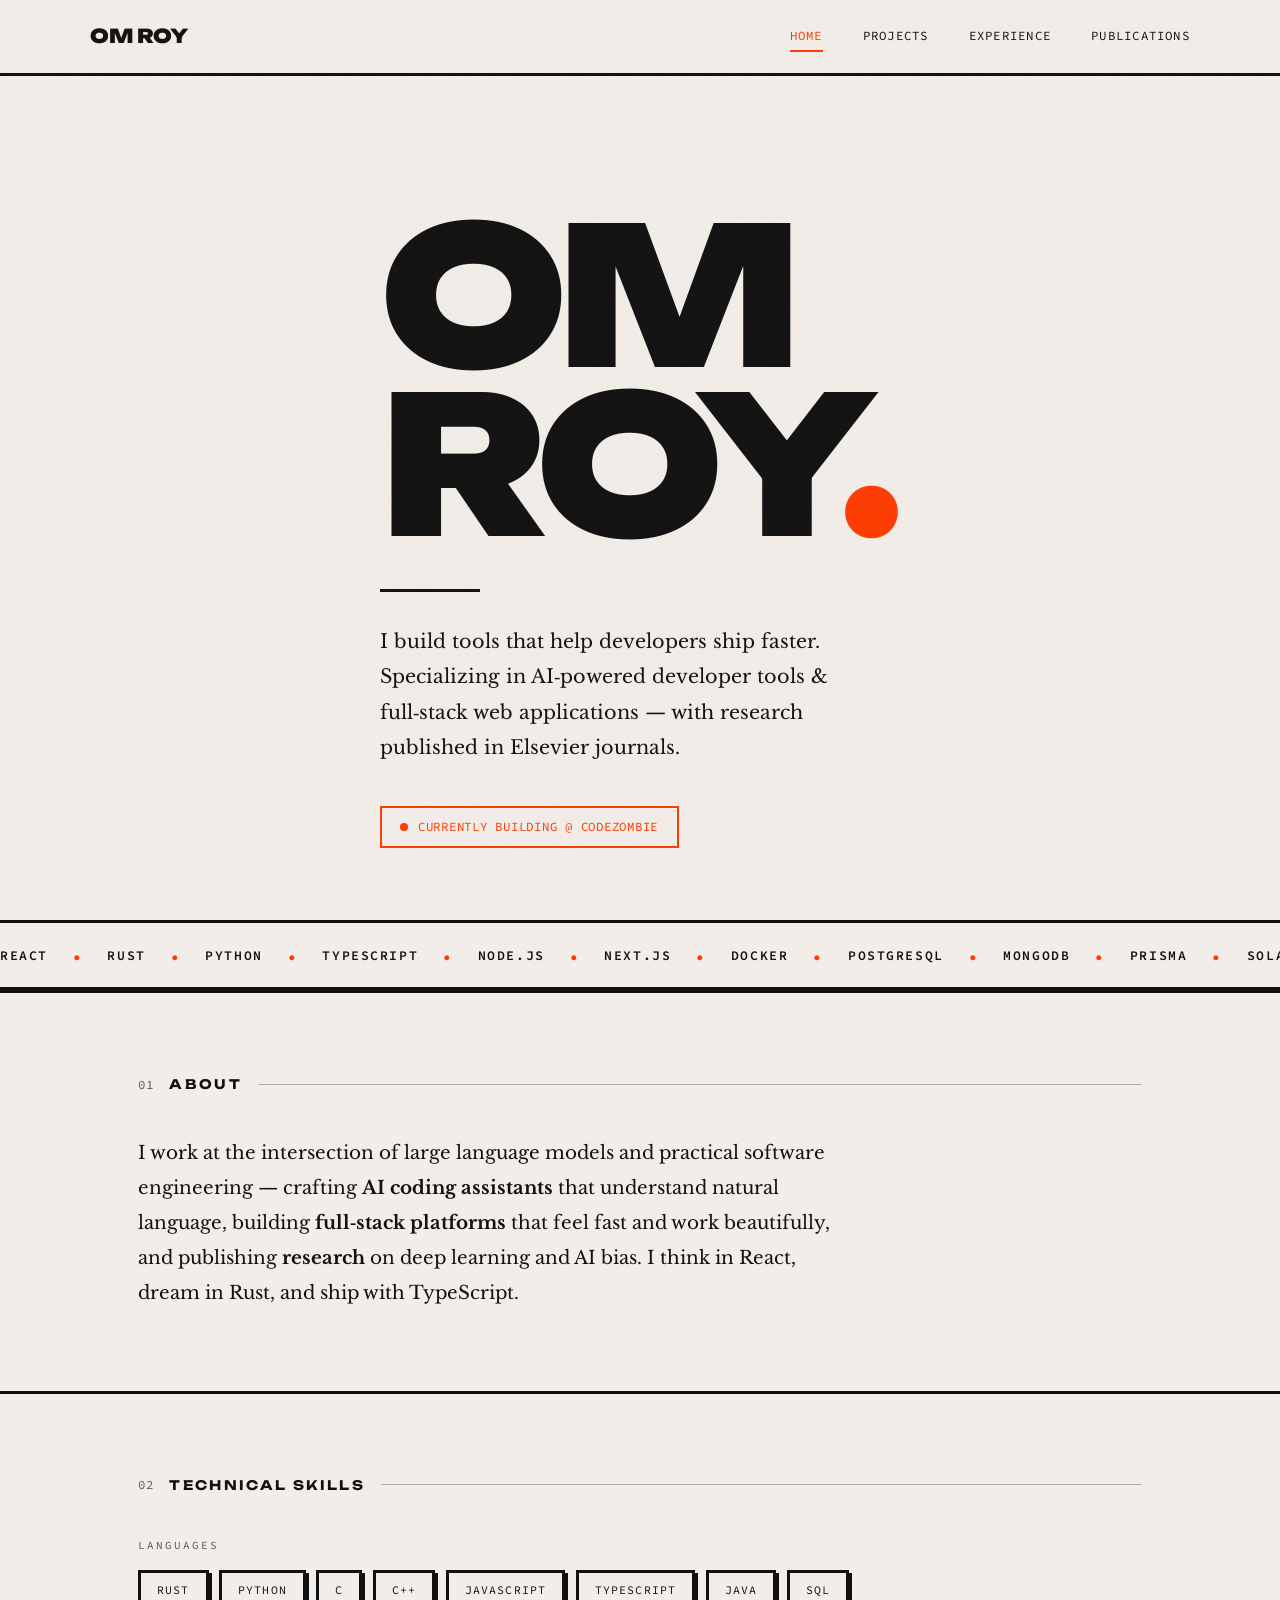
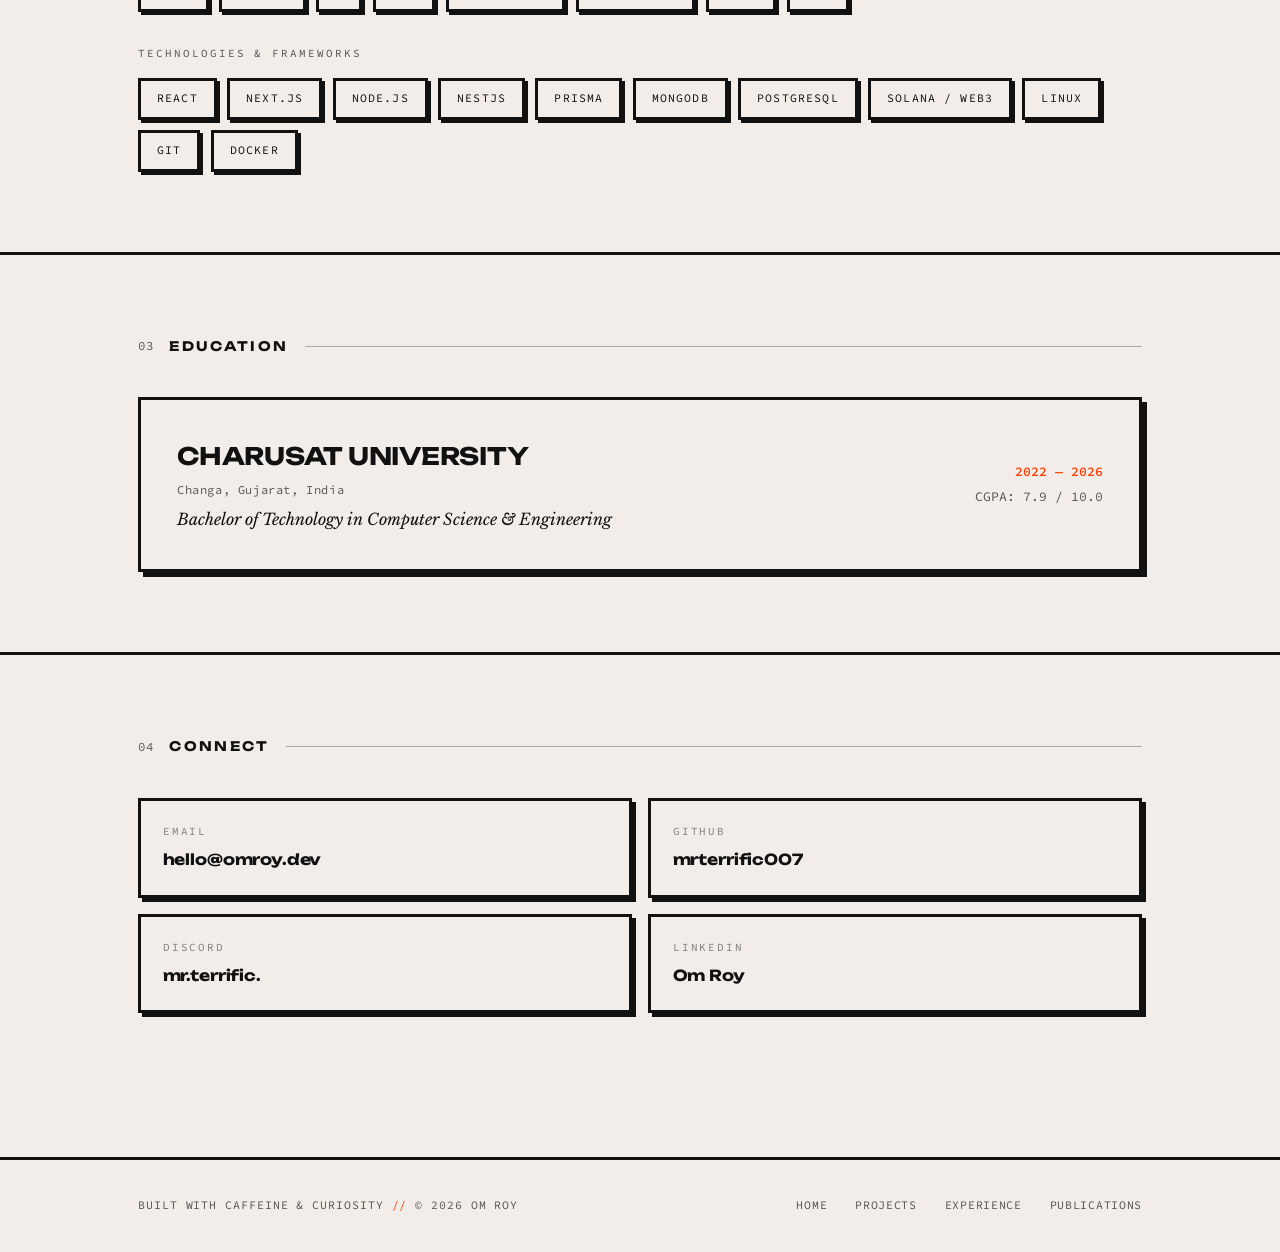
==== index.html @ 4dcc63e1 "Initial commit" ====
<!DOCTYPE html>
<html lang="en">
<head>
    <meta charset="UTF-8">
    <meta name="viewport" content="width=device-width, initial-scale=1.0">
    <title>Om Roy — Software Developer</title>
    <meta name="description" content="Software developer specializing in AI-powered developer tools and full-stack web applications. Published researcher in Elsevier journals.">
    <meta name="author" content="Om Roy">
    <meta property="og:title" content="Om Roy — Software Developer">
    <meta property="og:description" content="AI-powered developer tools. Full-stack web. Published researcher.">
    <meta property="og:type" content="website">
    <meta property="og:url" content="https://omroy.dev">
    <link rel="icon" href="data:image/svg+xml,%3Csvg xmlns='http://www.w3.org/2000/svg' viewBox='0 0 100 100'%3E%3Crect width='100' height='100' fill='%23111'/%3E%3Ctext x='50' y='70' font-family='monospace' font-size='42' font-weight='bold' fill='%23f2ede8' text-anchor='middle'%3EOR%3C/text%3E%3C/svg%3E">
    <link rel="preconnect" href="https://fonts.googleapis.com">
    <link rel="preconnect" href="https://fonts.gstatic.com" crossorigin>
    <link href="https://fonts.googleapis.com/css2?family=Libre+Baskerville:ital,wght@0,400;0,700;1,400&family=Source+Code+Pro:wght@400;600&family=Unbounded:wght@400;700;900&display=swap" rel="stylesheet">
    <link rel="stylesheet" href="styles.css">
</head>
<body>

    <!-- Grain texture overlay -->
    <div class="grain" aria-hidden="true"></div>

    <!-- Navigation -->
    <nav class="nav">
        <div class="container nav-inner">
            <a href="index.html" class="nav-brand">Om Roy</a>
            <div class="nav-links">
                <a href="index.html">Home</a>
                <a href="projects.html">Projects</a>
                <a href="experience.html">Experience</a>
                <a href="publications.html">Publications</a>
            </div>
            <button class="nav-toggle" aria-label="Toggle navigation">
                <span></span><span></span><span></span>
            </button>
        </div>
    </nav>

    <!-- Mobile nav overlay -->
    <div class="nav-overlay">
        <a href="index.html">Home</a>
        <a href="projects.html">Projects</a>
        <a href="experience.html">Experience</a>
        <a href="publications.html">Publications</a>
    </div>

    <main>

        <!-- ═══ HERO ═══ -->
        <section class="hero">
            <div class="container">
                <h1 class="hero-name">Om<br>Roy<span class="accent">.</span></h1>
                <div class="hero-rule"></div>
                <p class="hero-tagline">
                    I build tools that help developers ship faster. Specializing in AI&#8209;powered
                    developer tools &amp; full&#8209;stack web applications &mdash; with research
                    published in Elsevier journals.
                </p>
                <div class="hero-status">
                    Currently building @ Codezombie
                </div>
            </div>
        </section>

        <!-- ═══ MARQUEE ═══ -->
        <div class="marquee" aria-hidden="true">
            <div class="marquee-track">
                <div class="marquee-content">
                    <span>React</span><span class="dot">&bull;</span>
                    <span>Rust</span><span class="dot">&bull;</span>
                    <span>Python</span><span class="dot">&bull;</span>
                    <span>TypeScript</span><span class="dot">&bull;</span>
                    <span>Node.js</span><span class="dot">&bull;</span>
                    <span>Next.js</span><span class="dot">&bull;</span>
                    <span>Docker</span><span class="dot">&bull;</span>
                    <span>PostgreSQL</span><span class="dot">&bull;</span>
                    <span>MongoDB</span><span class="dot">&bull;</span>
                    <span>Prisma</span><span class="dot">&bull;</span>
                    <span>Solana</span><span class="dot">&bull;</span>
                    <span>Linux</span><span class="dot">&bull;</span>
                    <span>Git</span><span class="dot">&bull;</span>
                </div>
                <div class="marquee-content">
                    <span>React</span><span class="dot">&bull;</span>
                    <span>Rust</span><span class="dot">&bull;</span>
                    <span>Python</span><span class="dot">&bull;</span>
                    <span>TypeScript</span><span class="dot">&bull;</span>
                    <span>Node.js</span><span class="dot">&bull;</span>
                    <span>Next.js</span><span class="dot">&bull;</span>
                    <span>Docker</span><span class="dot">&bull;</span>
                    <span>PostgreSQL</span><span class="dot">&bull;</span>
                    <span>MongoDB</span><span class="dot">&bull;</span>
                    <span>Prisma</span><span class="dot">&bull;</span>
                    <span>Solana</span><span class="dot">&bull;</span>
                    <span>Linux</span><span class="dot">&bull;</span>
                    <span>Git</span><span class="dot">&bull;</span>
                </div>
            </div>
        </div>

        <!-- ═══ ABOUT ═══ -->
        <section class="section" id="about">
            <div class="container">
                <div class="section-label reveal">
                    <span class="section-number">01</span>
                    <span class="section-name">About</span>
                    <span class="section-line"></span>
                </div>
                <p class="about-text reveal" data-delay="1">
                    I work at the intersection of large language models and practical software engineering &mdash;
                    crafting <strong>AI coding assistants</strong> that understand natural language, building
                    <strong>full&#8209;stack platforms</strong> that feel fast and work beautifully, and publishing
                    <strong>research</strong> on deep learning and AI bias. I think in React, dream in Rust,
                    and ship with TypeScript.
                </p>
            </div>
        </section>

        <!-- ═══ SKILLS ═══ -->
        <section class="section" id="skills">
            <div class="container">
                <div class="section-label reveal">
                    <span class="section-number">02</span>
                    <span class="section-name">Technical Skills</span>
                    <span class="section-line"></span>
                </div>
                <div class="tag-group reveal" data-delay="1">
                    <div class="tag-group-label">Languages</div>
                    <div class="tags">
                        <span class="tag">Rust</span>
                        <span class="tag">Python</span>
                        <span class="tag">C</span>
                        <span class="tag">C++</span>
                        <span class="tag">JavaScript</span>
                        <span class="tag">TypeScript</span>
                        <span class="tag">Java</span>
                        <span class="tag">SQL</span>
                    </div>
                </div>
                <div class="tag-group reveal" data-delay="2">
                    <div class="tag-group-label">Technologies &amp; Frameworks</div>
                    <div class="tags">
                        <span class="tag">React</span>
                        <span class="tag">Next.js</span>
                        <span class="tag">Node.js</span>
                        <span class="tag">NestJS</span>
                        <span class="tag">Prisma</span>
                        <span class="tag">MongoDB</span>
                        <span class="tag">PostgreSQL</span>
                        <span class="tag">Solana / Web3</span>
                        <span class="tag">Linux</span>
                        <span class="tag">Git</span>
                        <span class="tag">Docker</span>
                    </div>
                </div>
            </div>
        </section>

        <!-- ═══ EDUCATION ═══ -->
        <section class="section" id="education">
            <div class="container">
                <div class="section-label reveal">
                    <span class="section-number">03</span>
                    <span class="section-name">Education</span>
                    <span class="section-line"></span>
                </div>
                <div class="edu-block reveal" data-delay="1">
                    <div>
                        <div class="edu-institution">Charusat University</div>
                        <div class="edu-location">Changa, Gujarat, India</div>
                        <div class="edu-degree">Bachelor of Technology in Computer Science &amp; Engineering</div>
                    </div>
                    <div class="edu-meta">
                        <div class="edu-years">2022 &mdash; 2026</div>
                        <div class="edu-cgpa">CGPA: 7.9 / 10.0</div>
                    </div>
                </div>
            </div>
        </section>

        <!-- ═══ CONNECT ═══ -->
        <section class="section" id="connect">
            <div class="container">
                <div class="section-label reveal">
                    <span class="section-number">04</span>
                    <span class="section-name">Connect</span>
                    <span class="section-line"></span>
                </div>
                <div class="contact-grid reveal" data-delay="1">
                    <a href="mailto:hello@omroy.dev" class="contact-item">
                        <span class="contact-label">Email</span>
                        <span class="contact-value">hello@omroy.dev</span>
                    </a>
                    <a href="https://github.com/mrterrific007" class="contact-item" target="_blank" rel="noopener noreferrer">
                        <span class="contact-label">GitHub</span>
                        <span class="contact-value">mrterrific007</span>
                    </a>
                    <a href="https://discord.com/users/mr.terrific." class="contact-item" target="_blank" rel="noopener noreferrer">
                        <span class="contact-label">Discord</span>
                        <span class="contact-value">mr.terrific.</span>
                    </a>
                    <a href="https://www.linkedin.com/in/om-roy-1719a4251" class="contact-item" target="_blank" rel="noopener noreferrer">
                        <span class="contact-label">LinkedIn</span>
                        <span class="contact-value">Om Roy</span>
                    </a>
                </div>
            </div>
        </section>

    </main>

    <!-- Footer -->
    <footer class="footer">
        <div class="container footer-inner">
            <div class="footer-text">
                built with caffeine &amp; curiosity <span class="accent">//</span> &copy; 2026 Om Roy
            </div>
            <div class="footer-links">
                <a href="index.html">Home</a>
                <a href="projects.html">Projects</a>
                <a href="experience.html">Experience</a>
                <a href="publications.html">Publications</a>
            </div>
        </div>
    </footer>

    <script src="script.js"></script>
</body>
</html>
---- styles.css ----
/* ═══════════════════════════════════════════════════════
   OMROY.DEV — BRUTALIST PAPER
   A raw, intentional, unforgettable portfolio.
   ═══════════════════════════════════════════════════════ */

/* --- Fonts --- */
@import url('https://fonts.googleapis.com/css2?family=Libre+Baskerville:ital,wght@0,400;0,700;1,400&family=Source+Code+Pro:wght@400;600&family=Unbounded:wght@400;700;900&display=swap');

/* --- Variables --- */
:root {
    --bg: #f2ede8;
    --bg-alt: #e6dfd6;
    --accent: #ff3b00;
    --text: #111111;
    --text-light: #555555;
    --border: #111111;
    --border-w: 3px;
    --font-display: 'Unbounded', sans-serif;
    --font-body: 'Libre Baskerville', serif;
    --font-mono: 'Source Code Pro', monospace;
    --container: 1100px;
    --gutter: clamp(1.5rem, 4vw, 3rem);
}

/* --- Reset --- */
*, *::before, *::after {
    margin: 0;
    padding: 0;
    box-sizing: border-box;
}

/* --- Selection --- */
::selection {
    background: var(--accent);
    color: var(--bg);
}

/* --- Base --- */
html {
    scroll-behavior: smooth;
    font-size: 16px;
}

body {
    font-family: var(--font-body);
    background: var(--bg);
    color: var(--text);
    line-height: 1.7;
    -webkit-font-smoothing: antialiased;
    -moz-osx-font-smoothing: grayscale;
    overflow-x: hidden;
}

a {
    color: inherit;
    text-decoration: none;
}

a:focus-visible {
    outline: 2px solid var(--accent);
    outline-offset: 2px;
}

img {
    max-width: 100%;
    display: block;
}

ul, ol {
    list-style: none;
}

/* --- Grain Overlay --- */
.grain {
    position: fixed;
    inset: 0;
    pointer-events: none;
    z-index: 10000;
    opacity: 0.04;
    background-image: url("data:image/svg+xml,%3Csvg viewBox='0 0 256 256' xmlns='http://www.w3.org/2000/svg'%3E%3Cfilter id='n'%3E%3CfeTurbulence type='fractalNoise' baseFrequency='0.7' numOctaves='4' stitchTiles='stitch'/%3E%3C/filter%3E%3Crect width='100%25' height='100%25' filter='url(%23n)'/%3E%3C/svg%3E");
    background-repeat: repeat;
    background-size: 256px 256px;
}

/* --- Container --- */
.container {
    max-width: var(--container);
    margin: 0 auto;
    padding: 0 var(--gutter);
}

/* ═══════════════════════════════════════
   NAVIGATION
   ═══════════════════════════════════════ */

.nav {
    position: sticky;
    top: 0;
    z-index: 1000;
    background: var(--bg);
    border-bottom: var(--border-w) solid var(--border);
}

.nav-inner {
    display: flex;
    align-items: center;
    justify-content: space-between;
    padding: 1.25rem 0;
}

.nav-brand {
    font-family: var(--font-display);
    font-weight: 900;
    font-size: 1.2rem;
    text-transform: uppercase;
    letter-spacing: -0.02em;
}

.nav-links {
    display: flex;
    gap: 2.5rem;
}

.nav-links a {
    font-family: var(--font-mono);
    font-size: 0.78rem;
    text-transform: uppercase;
    letter-spacing: 0.1em;
    padding: 0.25rem 0;
    border-bottom: 2px solid transparent;
    transition: border-color 0.1s, color 0.1s;
}

.nav-links a:hover {
    color: var(--accent);
    border-bottom-color: var(--accent);
}

.nav-links a.active {
    color: var(--accent);
    border-bottom-color: var(--accent);
}

/* Hamburger toggle */
.nav-toggle {
    display: none;
    flex-direction: column;
    justify-content: center;
    gap: 6px;
    background: none;
    border: none;
    cursor: pointer;
    padding: 4px;
    z-index: 1001;
}

.nav-toggle span {
    display: block;
    width: 28px;
    height: 3px;
    background: var(--text);
    transition: transform 0.25s ease, opacity 0.25s ease;
    transform-origin: center;
}

.nav-toggle.active span:nth-child(1) {
    transform: rotate(45deg) translate(6px, 7px);
}

.nav-toggle.active span:nth-child(2) {
    opacity: 0;
}

.nav-toggle.active span:nth-child(3) {
    transform: rotate(-45deg) translate(6px, -7px);
}

/* Mobile nav overlay */
.nav-overlay {
    position: fixed;
    inset: 0;
    background: var(--bg);
    z-index: 999;
    display: flex;
    flex-direction: column;
    align-items: center;
    justify-content: center;
    gap: 0;
    opacity: 0;
    pointer-events: none;
    transition: opacity 0.25s ease;
}

.nav-overlay.active {
    opacity: 1;
    pointer-events: auto;
}

.nav-overlay a {
    font-family: var(--font-display);
    font-weight: 900;
    font-size: clamp(2rem, 8vw, 3.5rem);
    text-transform: uppercase;
    padding: 1.25rem 0;
    border-bottom: var(--border-w) solid var(--border);
    width: 80%;
    text-align: center;
    transition: color 0.1s;
}

.nav-overlay a:first-child {
    border-top: var(--border-w) solid var(--border);
}

.nav-overlay a:hover {
    color: var(--accent);
}

/* ═══════════════════════════════════════
   HERO (Home Page)
   ═══════════════════════════════════════ */

.hero {
    padding: clamp(4rem, 15vh, 10rem) 0 clamp(3rem, 8vh, 6rem);
    min-height: 85vh;
    display: flex;
    align-items: center;
}

.hero-name {
    font-family: var(--font-display);
    font-weight: 900;
    font-size: clamp(4.5rem, 16vw, 12rem);
    line-height: 0.88;
    text-transform: uppercase;
    letter-spacing: -0.05em;
    animation: fadeInUp 0.8s ease forwards;
}

.hero-name .accent {
    color: var(--accent);
}

.hero-rule {
    width: 100px;
    height: var(--border-w);
    background: var(--border);
    margin: 2.5rem 0 2rem;
    animation: fadeInUp 0.8s ease 0.2s both;
}

.hero-tagline {
    font-size: clamp(1rem, 1.8vw, 1.2rem);
    max-width: 520px;
    line-height: 1.85;
    animation: fadeInUp 0.8s ease 0.35s both;
}

.hero-status {
    display: inline-flex;
    align-items: center;
    gap: 0.6rem;
    font-family: var(--font-mono);
    font-size: 0.78rem;
    text-transform: uppercase;
    letter-spacing: 0.06em;
    margin-top: 2.5rem;
    padding: 0.55rem 1.15rem;
    border: 2px solid var(--accent);
    color: var(--accent);
    animation: fadeInUp 0.8s ease 0.5s both;
}

.hero-status::before {
    content: '';
    width: 8px;
    height: 8px;
    background: var(--accent);
    border-radius: 50%;
    animation: pulse 2s ease-in-out infinite;
    flex-shrink: 0;
}

/* ═══════════════════════════════════════
   PAGE HERO (Inner Pages)
   ═══════════════════════════════════════ */

.page-hero {
    padding: clamp(4rem, 12vh, 9rem) 0 clamp(2rem, 5vh, 4rem);
}

.page-title {
    font-family: var(--font-display);
    font-weight: 900;
    font-size: clamp(3.5rem, 12vw, 9rem);
    text-transform: uppercase;
    letter-spacing: -0.05em;
    line-height: 0.92;
    animation: fadeInUp 0.8s ease forwards;
}

.page-title .accent {
    color: var(--accent);
}

.page-subtitle {
    font-style: italic;
    font-size: 1.125rem;
    margin-top: 1.25rem;
    color: var(--text-light);
    animation: fadeInUp 0.8s ease 0.2s both;
}

/* ═══════════════════════════════════════
   MARQUEE TICKER
   ═══════════════════════════════════════ */

.marquee {
    border-top: var(--border-w) solid var(--border);
    border-bottom: var(--border-w) solid var(--border);
    padding: 1.1rem 0;
    overflow: hidden;
    white-space: nowrap;
}

.marquee-track {
    display: inline-flex;
    animation: marquee 30s linear infinite;
}

.marquee-content {
    display: inline-flex;
    align-items: center;
    gap: 1.5rem;
    padding-right: 1.5rem;
    font-family: var(--font-mono);
    font-size: 0.82rem;
    text-transform: uppercase;
    letter-spacing: 0.12em;
    font-weight: 600;
}

.marquee-content .dot {
    color: var(--accent);
    font-size: 1rem;
}

@keyframes marquee {
    0% { transform: translateX(0); }
    100% { transform: translateX(-50%); }
}

/* ═══════════════════════════════════════
   SECTIONS
   ═══════════════════════════════════════ */

.section {
    padding: clamp(3rem, 7vw, 5rem) 0;
    border-top: var(--border-w) solid var(--border);
}

.section-label {
    display: flex;
    align-items: center;
    gap: 1rem;
    margin-bottom: 2.5rem;
}

.section-number {
    font-family: var(--font-mono);
    font-size: 0.78rem;
    letter-spacing: 0.05em;
    color: var(--text-light);
}

.section-name {
    font-family: var(--font-display);
    font-weight: 700;
    font-size: 0.82rem;
    text-transform: uppercase;
    letter-spacing: 0.18em;
}

.section-line {
    flex: 1;
    height: 1px;
    background: var(--border);
    opacity: 0.3;
}

/* About text */
.about-text {
    font-size: clamp(1rem, 1.6vw, 1.15rem);
    max-width: 700px;
    line-height: 1.9;
}

.about-text strong {
    font-weight: 700;
}

/* ═══════════════════════════════════════
   TAGS / SKILL STAMPS
   ═══════════════════════════════════════ */

.tags {
    display: flex;
    flex-wrap: wrap;
    gap: 0.65rem;
}

.tag {
    font-family: var(--font-mono);
    font-size: 0.72rem;
    text-transform: uppercase;
    letter-spacing: 0.1em;
    padding: 0.5rem 1rem;
    border: var(--border-w) solid var(--border);
    background: transparent;
    cursor: default;
    transition: background 0.1s, color 0.1s, transform 0.1s, box-shadow 0.1s;
    box-shadow: 3px 3px 0 var(--border);
}

.tag:hover {
    background: var(--text);
    color: var(--bg);
    transform: translate(-1px, -1px);
    box-shadow: 4px 4px 0 var(--border);
}

.tag-group {
    margin-bottom: 2rem;
}

.tag-group:last-child {
    margin-bottom: 0;
}

.tag-group-label {
    font-family: var(--font-mono);
    font-size: 0.68rem;
    text-transform: uppercase;
    letter-spacing: 0.18em;
    color: var(--text-light);
    margin-bottom: 1rem;
}

/* ═══════════════════════════════════════
   EDUCATION BLOCK
   ═══════════════════════════════════════ */

.edu-block {
    border: var(--border-w) solid var(--border);
    padding: clamp(1.5rem, 3.5vw, 2.25rem);
    display: flex;
    justify-content: space-between;
    align-items: center;
    flex-wrap: wrap;
    gap: 1rem;
    box-shadow: 5px 5px 0 var(--border);
}

.edu-institution {
    font-family: var(--font-display);
    font-weight: 700;
    font-size: clamp(1.1rem, 2.2vw, 1.5rem);
    text-transform: uppercase;
    letter-spacing: -0.01em;
}

.edu-location {
    font-family: var(--font-mono);
    font-size: 0.75rem;
    color: var(--text-light);
    letter-spacing: 0.05em;
    margin-top: 0.2rem;
}

.edu-degree {
    font-style: italic;
    font-size: 1rem;
    margin-top: 0.35rem;
}

.edu-meta {
    text-align: right;
    font-family: var(--font-mono);
    font-size: 0.82rem;
}

.edu-years {
    color: var(--accent);
    font-weight: 600;
}

.edu-cgpa {
    margin-top: 0.2rem;
    color: var(--text-light);
}

/* ═══════════════════════════════════════
   PROJECT CARDS
   ═══════════════════════════════════════ */

.projects-grid {
    display: flex;
    flex-direction: column;
    gap: 2.5rem;
}

.project-card {
    border: var(--border-w) solid var(--border);
    padding: clamp(1.75rem, 4vw, 2.75rem);
    position: relative;
    background: var(--bg);
    box-shadow: 6px 6px 0 var(--border);
    transition: transform 0.15s ease, box-shadow 0.15s ease;
}

.project-card:hover {
    transform: translate(-3px, -3px);
    box-shadow: 9px 9px 0 var(--border);
}

.project-header {
    display: flex;
    align-items: flex-start;
    justify-content: space-between;
    gap: 1rem;
    margin-bottom: 1.25rem;
}

.project-number {
    font-family: var(--font-display);
    font-weight: 900;
    font-size: 3.5rem;
    color: var(--bg-alt);
    line-height: 1;
    letter-spacing: -0.04em;
    flex-shrink: 0;
}

.project-year {
    font-family: var(--font-mono);
    font-size: 0.75rem;
    text-transform: uppercase;
    letter-spacing: 0.1em;
    color: var(--text-light);
    padding-top: 0.75rem;
}

.project-name {
    font-family: var(--font-display);
    font-weight: 700;
    font-size: clamp(1.4rem, 3vw, 2rem);
    text-transform: uppercase;
    letter-spacing: -0.02em;
    margin-bottom: 1.25rem;
}

.project-desc {
    margin-bottom: 1.5rem;
}

.project-desc ul {
    list-style: none;
}

.project-desc li {
    padding: 0.6rem 0;
    padding-left: 1.5rem;
    position: relative;
    line-height: 1.75;
    font-size: 0.95rem;
    border-bottom: 1px solid rgba(17, 17, 17, 0.08);
}

.project-desc li:last-child {
    border-bottom: none;
}

.project-desc li::before {
    content: '\2014';
    position: absolute;
    left: 0;
    color: var(--accent);
    font-weight: 700;
}

.project-footer {
    display: flex;
    align-items: center;
    justify-content: space-between;
    flex-wrap: wrap;
    gap: 1rem;
    padding-top: 1.5rem;
    border-top: 2px solid var(--border);
}

.project-tags {
    display: flex;
    flex-wrap: wrap;
    gap: 0.5rem;
}

.project-tags .tag {
    font-size: 0.65rem;
    padding: 0.3rem 0.7rem;
    box-shadow: 2px 2px 0 var(--border);
}

.project-link {
    font-family: var(--font-mono);
    font-size: 0.78rem;
    text-transform: uppercase;
    letter-spacing: 0.08em;
    color: var(--accent);
    border: 2px solid var(--accent);
    padding: 0.45rem 1.1rem;
    transition: background 0.1s, color 0.1s;
    flex-shrink: 0;
}

.project-link:hover {
    background: var(--accent);
    color: var(--bg);
}

/* ═══════════════════════════════════════
   EXPERIENCE BLOCKS
   ═══════════════════════════════════════ */

.experience-grid {
    display: flex;
    flex-direction: column;
    gap: 2.5rem;
}

.exp-block {
    border: var(--border-w) solid var(--border);
    position: relative;
    box-shadow: 6px 6px 0 var(--border);
}

.exp-header {
    padding: clamp(1.5rem, 3.5vw, 2.5rem);
    border-bottom: var(--border-w) solid var(--border);
    display: flex;
    justify-content: space-between;
    align-items: flex-start;
    flex-wrap: wrap;
    gap: 1rem;
}

.exp-company {
    font-family: var(--font-display);
    font-weight: 900;
    font-size: clamp(1.6rem, 4vw, 2.75rem);
    text-transform: uppercase;
    letter-spacing: -0.03em;
    line-height: 1;
}

.exp-meta {
    text-align: right;
}

.exp-role {
    font-family: var(--font-mono);
    font-size: 0.78rem;
    text-transform: uppercase;
    letter-spacing: 0.08em;
    font-weight: 600;
}

.exp-location {
    font-style: italic;
    font-size: 0.9rem;
    color: var(--text-light);
    margin-top: 0.3rem;
}

.exp-dates {
    font-family: var(--font-mono);
    font-size: 0.75rem;
    color: var(--accent);
    letter-spacing: 0.05em;
    margin-top: 0.3rem;
    font-weight: 600;
}

.exp-body {
    padding: clamp(1.5rem, 3.5vw, 2.5rem);
}

.exp-body li {
    padding: 0.75rem 0;
    border-bottom: 1px solid rgba(17, 17, 17, 0.08);
    padding-left: 1.5rem;
    position: relative;
    line-height: 1.75;
    font-size: 0.95rem;
}

.exp-body li::before {
    content: '\2014';
    position: absolute;
    left: 0;
    color: var(--accent);
    font-weight: 700;
}

.exp-body li:last-child {
    border-bottom: none;
}

/* Current job badge */
.exp-badge {
    display: inline-block;
    font-family: var(--font-mono);
    font-size: 0.65rem;
    text-transform: uppercase;
    letter-spacing: 0.1em;
    padding: 0.25rem 0.6rem;
    border: 2px solid var(--accent);
    color: var(--accent);
    margin-left: 0.75rem;
    vertical-align: middle;
}

/* ═══════════════════════════════════════
   PUBLICATION ENTRIES
   ═══════════════════════════════════════ */

.publications-grid {
    display: flex;
    flex-direction: column;
    gap: 2.5rem;
}

.pub-entry {
    border: var(--border-w) solid var(--border);
    padding: clamp(1.75rem, 4vw, 2.75rem);
    position: relative;
    box-shadow: 6px 6px 0 var(--border);
    transition: transform 0.15s ease, box-shadow 0.15s ease;
}

.pub-entry:hover {
    transform: translate(-3px, -3px);
    box-shadow: 9px 9px 0 var(--border);
}

.pub-number {
    font-family: var(--font-display);
    font-weight: 900;
    font-size: 3rem;
    color: var(--bg-alt);
    line-height: 1;
    margin-bottom: 1rem;
    letter-spacing: -0.04em;
}

.pub-title {
    font-weight: 700;
    font-size: clamp(1.1rem, 2vw, 1.35rem);
    line-height: 1.55;
    margin-bottom: 1.25rem;
}

.pub-journal {
    font-family: var(--font-mono);
    font-size: 0.78rem;
    text-transform: uppercase;
    letter-spacing: 0.06em;
    color: var(--text-light);
    margin-bottom: 0.35rem;
}

.pub-detail {
    font-style: italic;
    font-size: 0.88rem;
    color: var(--text-light);
    margin-bottom: 1.5rem;
    line-height: 1.6;
}

.pub-link {
    font-family: var(--font-mono);
    font-size: 0.78rem;
    text-transform: uppercase;
    letter-spacing: 0.08em;
    color: var(--accent);
    border: 2px solid var(--accent);
    padding: 0.45rem 1.1rem;
    display: inline-block;
    transition: background 0.1s, color 0.1s;
}

.pub-link:hover {
    background: var(--accent);
    color: var(--bg);
}

/* ═══════════════════════════════════════
   CONTACT GRID
   ═══════════════════════════════════════ */

.contact-grid {
    display: grid;
    grid-template-columns: repeat(2, 1fr);
    gap: 1rem;
}

.contact-item {
    border: var(--border-w) solid var(--border);
    padding: 1.35rem;
    display: flex;
    flex-direction: column;
    gap: 0.4rem;
    box-shadow: 4px 4px 0 var(--border);
    transition: background 0.1s, color 0.1s, transform 0.15s, box-shadow 0.15s;
}

.contact-item:hover {
    background: var(--text);
    color: var(--bg);
    transform: translate(-2px, -2px);
    box-shadow: 6px 6px 0 var(--border);
}

.contact-label {
    font-family: var(--font-mono);
    font-size: 0.68rem;
    text-transform: uppercase;
    letter-spacing: 0.18em;
    opacity: 0.5;
}

.contact-value {
    font-family: var(--font-display);
    font-weight: 700;
    font-size: 0.95rem;
    letter-spacing: -0.01em;
}

/* ═══════════════════════════════════════
   FOOTER
   ═══════════════════════════════════════ */

.footer {
    border-top: var(--border-w) solid var(--border);
    padding: 2.25rem 0;
    margin-top: clamp(2rem, 5vw, 4rem);
}

.footer-inner {
    display: flex;
    justify-content: space-between;
    align-items: center;
    flex-wrap: wrap;
    gap: 1rem;
}

.footer-text {
    font-family: var(--font-mono);
    font-size: 0.72rem;
    text-transform: uppercase;
    letter-spacing: 0.08em;
    color: var(--text-light);
}

.footer-text .accent {
    color: var(--accent);
}

.footer-links {
    display: flex;
    gap: 1.75rem;
}

.footer-links a {
    font-family: var(--font-mono);
    font-size: 0.72rem;
    text-transform: uppercase;
    letter-spacing: 0.06em;
    color: var(--text-light);
    transition: color 0.1s;
}

.footer-links a:hover {
    color: var(--accent);
}

/* ═══════════════════════════════════════
   ANIMATIONS
   ═══════════════════════════════════════ */

@keyframes fadeInUp {
    from {
        opacity: 0;
        transform: translateY(35px);
    }
    to {
        opacity: 1;
        transform: translateY(0);
    }
}

@keyframes pulse {
    0%, 100% { opacity: 1; }
    50% { opacity: 0.25; }
}

/* Scroll reveal */
.reveal {
    opacity: 0;
    transform: translateY(30px);
}

.reveal.visible {
    opacity: 1;
    transform: translateY(0);
    transition: opacity 0.65s ease, transform 0.65s ease;
}

/* Stagger delays */
.reveal.visible[data-delay="1"] { transition-delay: 0.1s; }
.reveal.visible[data-delay="2"] { transition-delay: 0.2s; }
.reveal.visible[data-delay="3"] { transition-delay: 0.3s; }
.reveal.visible[data-delay="4"] { transition-delay: 0.4s; }
.reveal.visible[data-delay="5"] { transition-delay: 0.5s; }

/* ═══════════════════════════════════════
   RESPONSIVE
   ═══════════════════════════════════════ */

@media (max-width: 768px) {
    .nav-toggle {
        display: flex;
    }

    .nav-links {
        display: none;
    }

    .hero {
        min-height: 70vh;
    }

    .hero-name {
        font-size: clamp(3.5rem, 20vw, 8rem);
    }

    .contact-grid {
        grid-template-columns: 1fr;
    }

    .exp-header {
        flex-direction: column;
    }

    .exp-meta {
        text-align: left;
    }

    .edu-block {
        flex-direction: column;
        align-items: flex-start;
    }

    .edu-meta {
        text-align: left;
    }

    .project-header {
        flex-direction: column;
    }

    .project-footer {
        flex-direction: column;
        align-items: flex-start;
    }

    .footer-inner {
        flex-direction: column;
        text-align: center;
    }

    .footer-links {
        justify-content: center;
    }
}

@media (max-width: 480px) {
    .hero-name {
        font-size: clamp(3rem, 22vw, 6rem);
    }

    .page-title {
        font-size: clamp(2.8rem, 16vw, 5rem);
    }

    .project-number,
    .pub-number {
        font-size: 2.5rem;
    }

    .tag {
        font-size: 0.65rem;
        padding: 0.4rem 0.75rem;
    }

    .marquee-content {
        font-size: 0.72rem;
    }
}
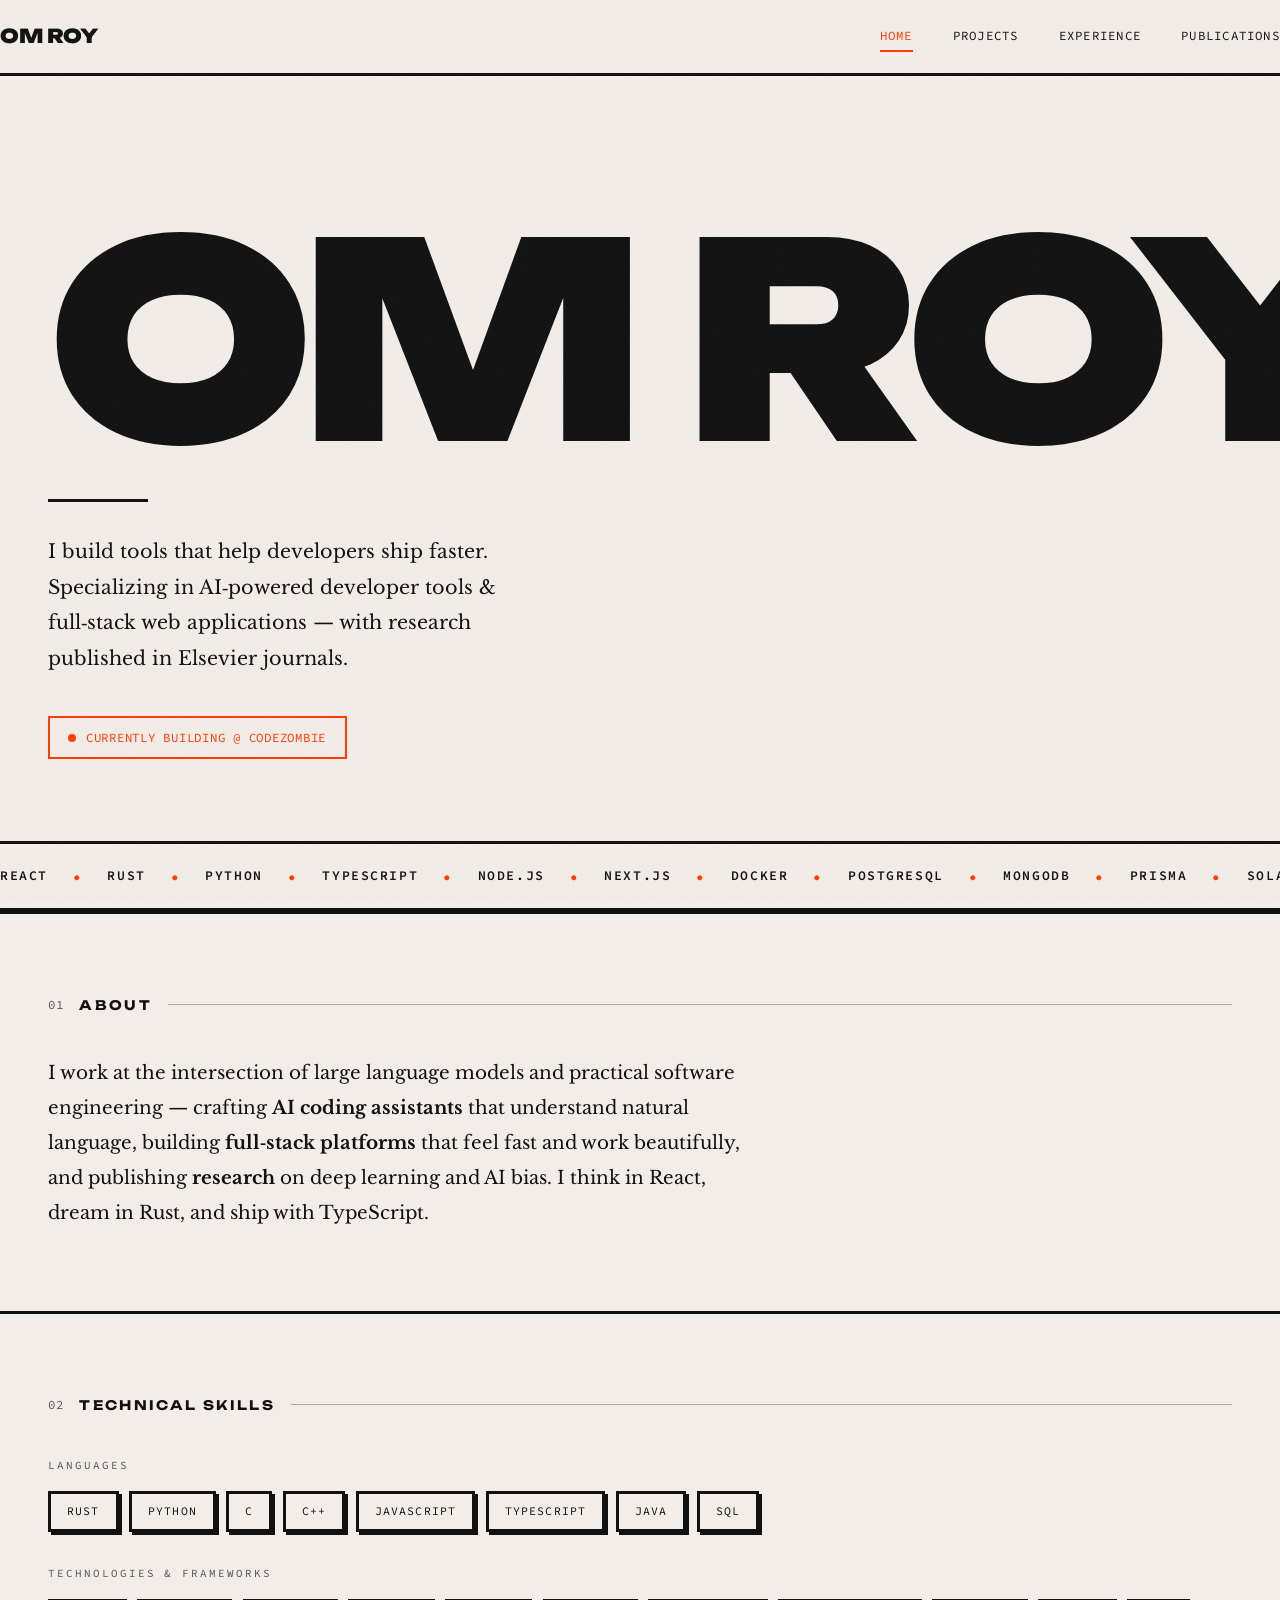
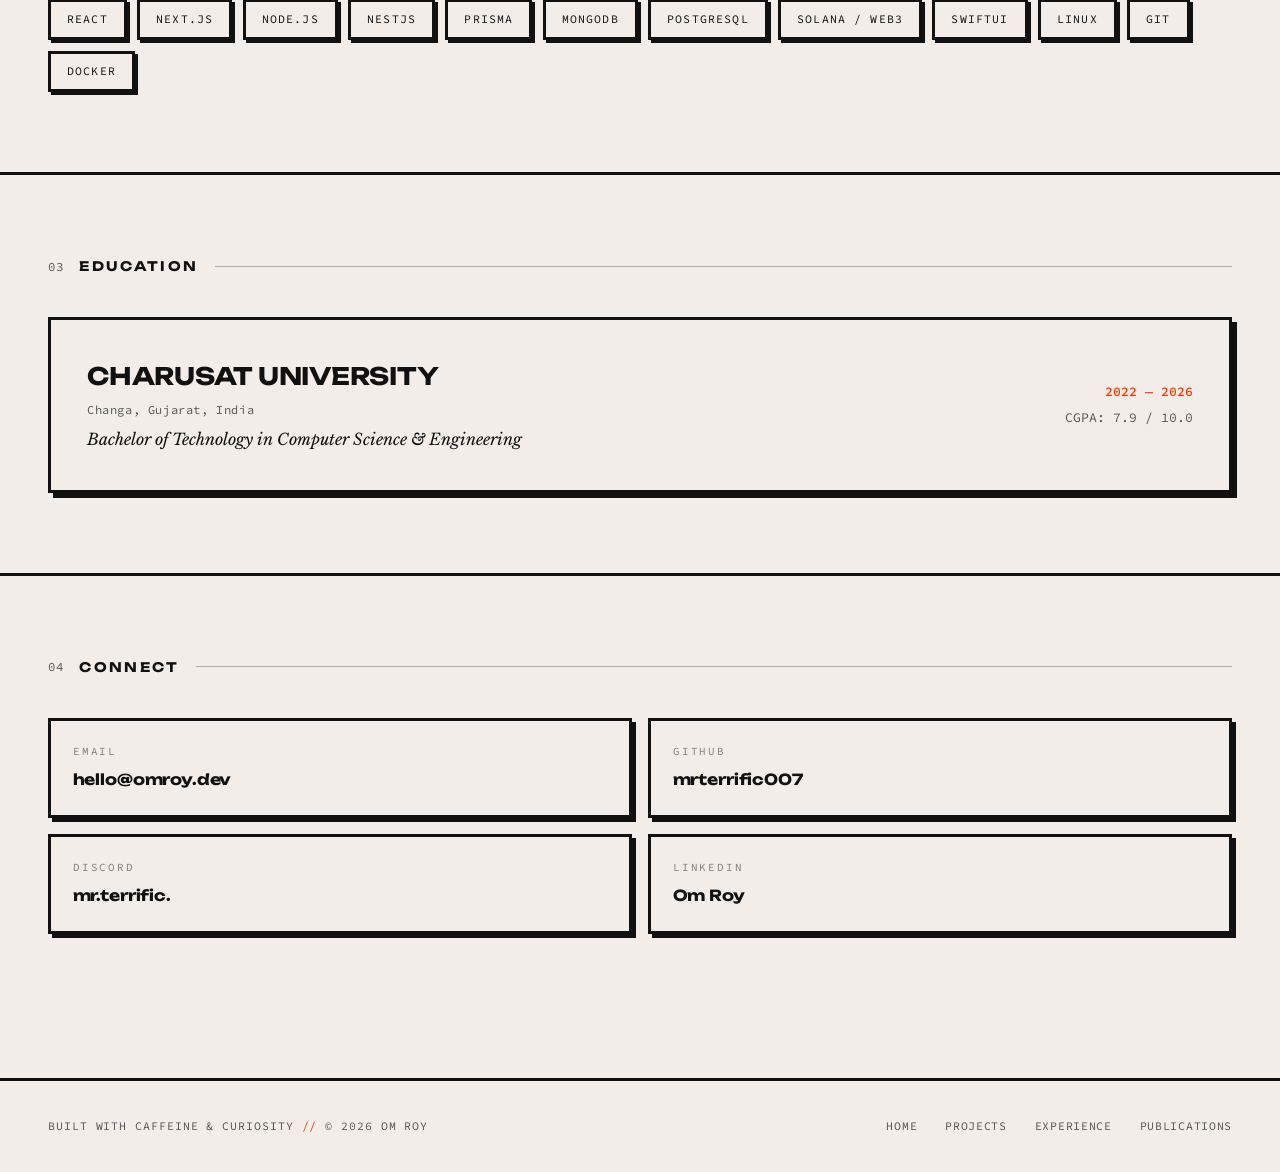
==== commit 036d8671: "Sync site with resume; fix heading wrap and edge whitespace - Replace InviteX/Water Reminder with Bo" ====
--- a/index.html
+++ b/index.html
@@ -50,7 +50,7 @@
         <!-- ═══ HERO ═══ -->
         <section class="hero">
             <div class="container">
-                <h1 class="hero-name">Om<br>Roy<span class="accent">.</span></h1>
+                <h1 class="hero-name">Om Roy<span class="accent">.</span></h1>
                 <div class="hero-rule"></div>
                 <p class="hero-tagline">
                     I build tools that help developers ship faster. Specializing in AI&#8209;powered
@@ -149,6 +149,7 @@
                         <span class="tag">MongoDB</span>
                         <span class="tag">PostgreSQL</span>
                         <span class="tag">Solana / Web3</span>
+                        <span class="tag">SwiftUI</span>
                         <span class="tag">Linux</span>
                         <span class="tag">Git</span>
                         <span class="tag">Docker</span>
--- a/styles.css
+++ b/styles.css
@@ -18,7 +18,7 @@
     --font-display: 'Unbounded', sans-serif;
     --font-body: 'Libre Baskerville', serif;
     --font-mono: 'Source Code Pro', monospace;
-    --container: 1100px;
+    --container: 1280px;
     --gutter: clamp(1.5rem, 4vw, 3rem);
 }
 
@@ -230,10 +230,11 @@
 .hero-name {
     font-family: var(--font-display);
     font-weight: 900;
-    font-size: clamp(4.5rem, 16vw, 12rem);
+    font-size: clamp(4rem, 22vw, 17rem);
     line-height: 0.88;
     text-transform: uppercase;
     letter-spacing: -0.05em;
+    white-space: nowrap;
     animation: fadeInUp 0.8s ease forwards;
 }
 
@@ -292,10 +293,11 @@
 .page-title {
     font-family: var(--font-display);
     font-weight: 900;
-    font-size: clamp(3.5rem, 12vw, 9rem);
+    font-size: clamp(2.8rem, 11vw, 8.5rem);
     text-transform: uppercase;
     letter-spacing: -0.05em;
     line-height: 0.92;
+    white-space: nowrap;
     animation: fadeInUp 0.8s ease forwards;
 }
 
@@ -627,6 +629,12 @@
     color: var(--bg);
 }
 
+.project-links {
+    display: flex;
+    gap: 0.6rem;
+    flex-wrap: wrap;
+}
+
 /* ═══════════════════════════════════════
    EXPERIENCE BLOCKS
    ═══════════════════════════════════════ */
@@ -713,6 +721,17 @@
 
 .exp-body li:last-child {
     border-bottom: none;
+}
+
+.inline-link {
+    color: var(--accent);
+    border-bottom: 1px solid var(--accent);
+    font-weight: 600;
+    transition: opacity 0.15s;
+}
+
+.inline-link:hover {
+    opacity: 0.7;
 }
 
 /* Current job badge */
@@ -950,7 +969,7 @@
     }
 
     .hero-name {
-        font-size: clamp(3.5rem, 20vw, 8rem);
+        font-size: clamp(3.5rem, 18vw, 8rem);
     }
 
     .contact-grid {
@@ -995,11 +1014,11 @@
 
 @media (max-width: 480px) {
     .hero-name {
-        font-size: clamp(3rem, 22vw, 6rem);
+        font-size: clamp(2.8rem, 20vw, 6rem);
     }
 
     .page-title {
-        font-size: clamp(2.8rem, 16vw, 5rem);
+        font-size: clamp(2rem, 11vw, 4.5rem);
     }
 
     .project-number,
